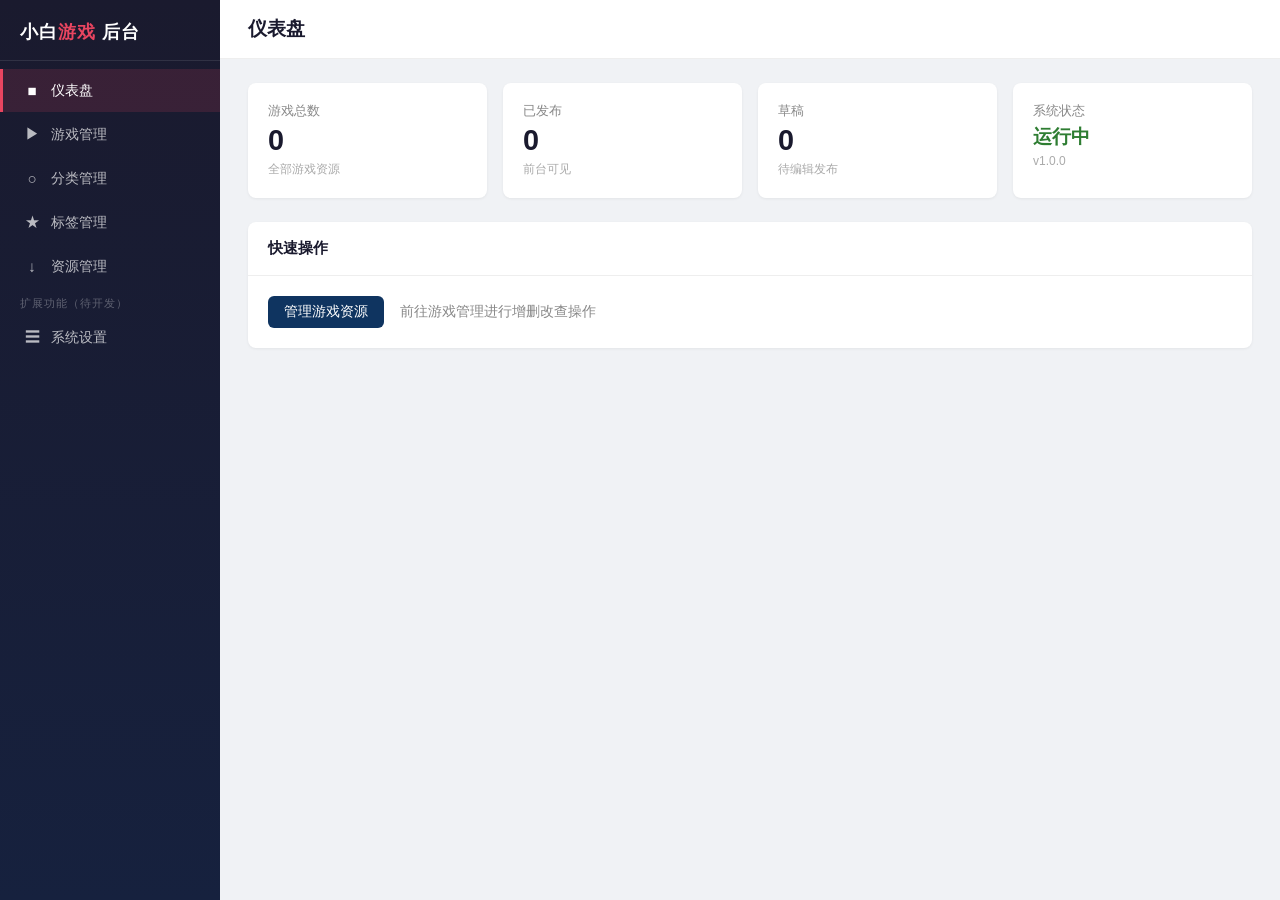
==== admin/index.html @ 77a4565c "模块1" ====
﻿<!DOCTYPE html>
<html lang="zh-CN">
<head>
    <meta charset="UTF-8">
    <meta name="viewport" content="width=device-width, initial-scale=1.0">
    <title>后台管理 - 小白游戏资源站</title>
    <link rel="stylesheet" href="/admin/css/style.css">
</head>
<body>

    <!-- ==================== 侧边导航 ==================== -->
    <aside class="sidebar">
        <div class="sidebar-header">小白<span>游戏</span> 后台</div>
        <nav class="sidebar-nav">
            <!-- JS 动态生成 -->
        </nav>
    </aside>

    <!-- ==================== 主内容区 ==================== -->
    <main class="main">
        <header class="main-header">
            <h2>仪表盘</h2>
        </header>
        <div class="main-body">
            <!-- JS 动态渲染 -->
        </div>
    </main>

    <script src="/admin/js/main.js"></script>
</body>
</html>
---- admin/css/style.css ----
﻿/* ============================================================
 * 小白游戏资源站 - 后台管理样式
 * ============================================================ */

/* ---------- Reset ---------- */
*, *::before, *::after { box-sizing: border-box; margin: 0; padding: 0; }
html { font-size: 16px; }
body {
    font-family: -apple-system, BlinkMacSystemFont, "Segoe UI", "PingFang SC",
                 "Microsoft YaHei", sans-serif;
    color: #1a1a2e;
    background: #f0f2f5;
    display: flex;
    min-height: 100vh;
}

/* ---------- Sidebar ---------- */
.sidebar {
    width: 220px;
    background: linear-gradient(180deg, #1a1a2e 0%, #16213e 100%);
    color: #fff;
    display: flex;
    flex-direction: column;
    flex-shrink: 0;
    position: fixed;
    top: 0;
    left: 0;
    bottom: 0;
    z-index: 100;
}
.sidebar .sidebar-header {
    padding: 20px 20px 16px;
    font-size: 1.1rem;
    font-weight: 700;
    letter-spacing: 1px;
    border-bottom: 1px solid rgba(255,255,255,0.1);
}
.sidebar .sidebar-header span { color: #e94560; }
.sidebar .sidebar-nav {
    flex: 1;
    overflow-y: auto;
    padding: 8px 0;
}
.sidebar .nav-item {
    display: flex;
    align-items: center;
    gap: 10px;
    padding: 12px 20px;
    cursor: pointer;
    font-size: 0.9rem;
    color: rgba(255,255,255,0.7);
    transition: all 0.2s;
    border-left: 3px solid transparent;
}
.sidebar .nav-item:hover { color: #fff; background: rgba(255,255,255,0.05); }
.sidebar .nav-item.active {
    color: #fff;
    background: rgba(233,69,96,0.15);
    border-left-color: #e94560;
}
.sidebar .nav-item .nav-icon { width: 18px; text-align: center; font-size: 0.95rem; }
.sidebar .nav-divider {
    padding: 8px 20px 4px;
    font-size: 0.7rem;
    text-transform: uppercase;
    letter-spacing: 1px;
    color: rgba(255,255,255,0.3);
}
.sidebar .nav-item.hidden-menu { display: none; }  /* 隐藏菜单 */

/* ---------- Main Content ---------- */
.main {
    flex: 1;
    margin-left: 220px;
    min-height: 100vh;
}
.main-header {
    background: #fff;
    padding: 16px 28px;
    display: flex;
    align-items: center;
    justify-content: space-between;
    border-bottom: 1px solid #eee;
    position: sticky;
    top: 0;
    z-index: 50;
}
.main-header h2 { font-size: 1.2rem; font-weight: 600; }
.main-body { padding: 24px 28px; }

/* ---------- Dashboard Stats ---------- */
.stats-grid {
    display: grid;
    grid-template-columns: repeat(auto-fill, minmax(200px, 1fr));
    gap: 16px;
    margin-bottom: 24px;
}
.stat-card {
    background: #fff;
    border-radius: 8px;
    padding: 20px;
    box-shadow: 0 1px 3px rgba(0,0,0,0.06);
}
.stat-card .stat-label { font-size: 0.8rem; color: #888; margin-bottom: 4px; }
.stat-card .stat-value { font-size: 1.8rem; font-weight: 700; color: #1a1a2e; }
.stat-card .stat-sub { font-size: 0.75rem; color: #aaa; margin-top: 4px; }

/* ---------- Table ---------- */
.panel {
    background: #fff;
    border-radius: 8px;
    box-shadow: 0 1px 3px rgba(0,0,0,0.06);
    overflow: hidden;
}
.panel-header {
    padding: 16px 20px;
    border-bottom: 1px solid #eee;
    display: flex;
    align-items: center;
    justify-content: space-between;
}
.panel-header h3 { font-size: 0.95rem; font-weight: 600; }
.panel-body { padding: 0; overflow-x: auto; }
table {
    width: 100%;
    border-collapse: collapse;
    font-size: 0.85rem;
}
table th, table td {
    padding: 10px 14px;
    text-align: left;
    border-bottom: 1px solid #f0f0f0;
}
table th {
    background: #fafafa;
    font-weight: 600;
    color: #555;
    font-size: 0.8rem;
    text-transform: uppercase;
    letter-spacing: 0.5px;
}
table tr:hover { background: #fafbff; }

/* 状态标签 */
.badge {
    display: inline-block;
    padding: 2px 8px;
    border-radius: 4px;
    font-size: 0.75rem;
    font-weight: 500;
}
.badge-published { background: #e6f7e6; color: #2e7d32; }
.badge-draft { background: #fff3e0; color: #e65100; }
.badge-hidden { background: #f5f5f5; color: #888; }
.badge-pending { background: #e3f2fd; color: #1565c0; }
.badge-completed { background: #e6f7e6; color: #2e7d32; }

/* ---------- Buttons ---------- */
.btn {
    display: inline-flex;
    align-items: center;
    gap: 4px;
    padding: 7px 16px;
    border-radius: 6px;
    font-size: 0.85rem;
    font-weight: 500;
    border: none;
    cursor: pointer;
    transition: opacity 0.2s;
}
.btn:hover { opacity: 0.85; }
.btn-primary { background: #0f3460; color: #fff; }
.btn-danger { background: #e94560; color: #fff; }
.btn-sm { padding: 4px 12px; font-size: 0.8rem; }
.btn-outline { background: #fff; border: 1px solid #ddd; color: #555; }
.btn-outline:hover { border-color: #0f3460; color: #0f3460; }

/* ---------- Forms ---------- */
.form-group { margin-bottom: 16px; }
.form-group label { display: block; font-size: 0.85rem; font-weight: 500; margin-bottom: 6px; color: #444; }
.form-group input,
.form-group select,
.form-group textarea {
    width: 100%;
    padding: 8px 12px;
    border: 1px solid #ddd;
    border-radius: 6px;
    font-size: 0.9rem;
    outline: none;
    transition: border-color 0.2s;
}
.form-group input:focus,
.form-group select:focus,
.form-group textarea:focus { border-color: #0f3460; }
.form-group textarea { resize: vertical; min-height: 100px; }
.form-row { display: grid; grid-template-columns: 1fr 1fr; gap: 16px; }

/* ---------- Modal ---------- */
.modal-overlay {
    display: none;
    position: fixed;
    inset: 0;
    background: rgba(0,0,0,0.5);
    z-index: 300;
    justify-content: center;
    align-items: flex-start;
    padding: 40px 20px;
    overflow-y: auto;
}
.modal-overlay.active { display: flex; }
.modal {
    background: #fff;
    border-radius: 10px;
    max-width: 700px;
    width: 100%;
    box-shadow: 0 16px 48px rgba(0,0,0,0.2);
}
.modal .modal-header {
    padding: 16px 20px;
    border-bottom: 1px solid #eee;
    display: flex;
    align-items: center;
    justify-content: space-between;
}
.modal .modal-header h3 { font-size: 1rem; font-weight: 600; }
.modal .modal-header button { background: none; border: none; font-size: 1.3rem; cursor: pointer; color: #888; }
.modal .modal-body { padding: 20px; max-height: 60vh; overflow-y: auto; }
.modal .modal-footer {
    padding: 16px 20px;
    border-top: 1px solid #eee;
    display: flex;
    justify-content: flex-end;
    gap: 10px;
}

/* ---------- Empty State ---------- */
.empty-state {
    text-align: center;
    padding: 60px 20px;
    color: #999;
}

/* ---------- Placeholder Pages ---------- */
.placeholder-page {
    display: flex;
    flex-direction: column;
    align-items: center;
    justify-content: center;
    padding: 80px 20px;
    text-align: center;
}
.placeholder-page .placeholder-icon { font-size: 3rem; margin-bottom: 16px; }
.placeholder-page h3 { font-size: 1.1rem; color: #555; margin-bottom: 8px; }
.placeholder-page p { font-size: 0.9rem; color: #888; }

/* ---------- Responsive ---------- */
@media (max-width: 768px) {
    .sidebar { width: 60px; }
    .sidebar .sidebar-header { font-size: 0; padding: 16px 8px; }
    .sidebar .nav-item { padding: 12px 14px; justify-content: center; }
    .sidebar .nav-item span:not(.nav-icon) { display: none; }
    .sidebar .nav-divider { display: none; }
    .main { margin-left: 60px; }
    .form-row { grid-template-columns: 1fr; }
    .stats-grid { grid-template-columns: repeat(2, 1fr); }
}
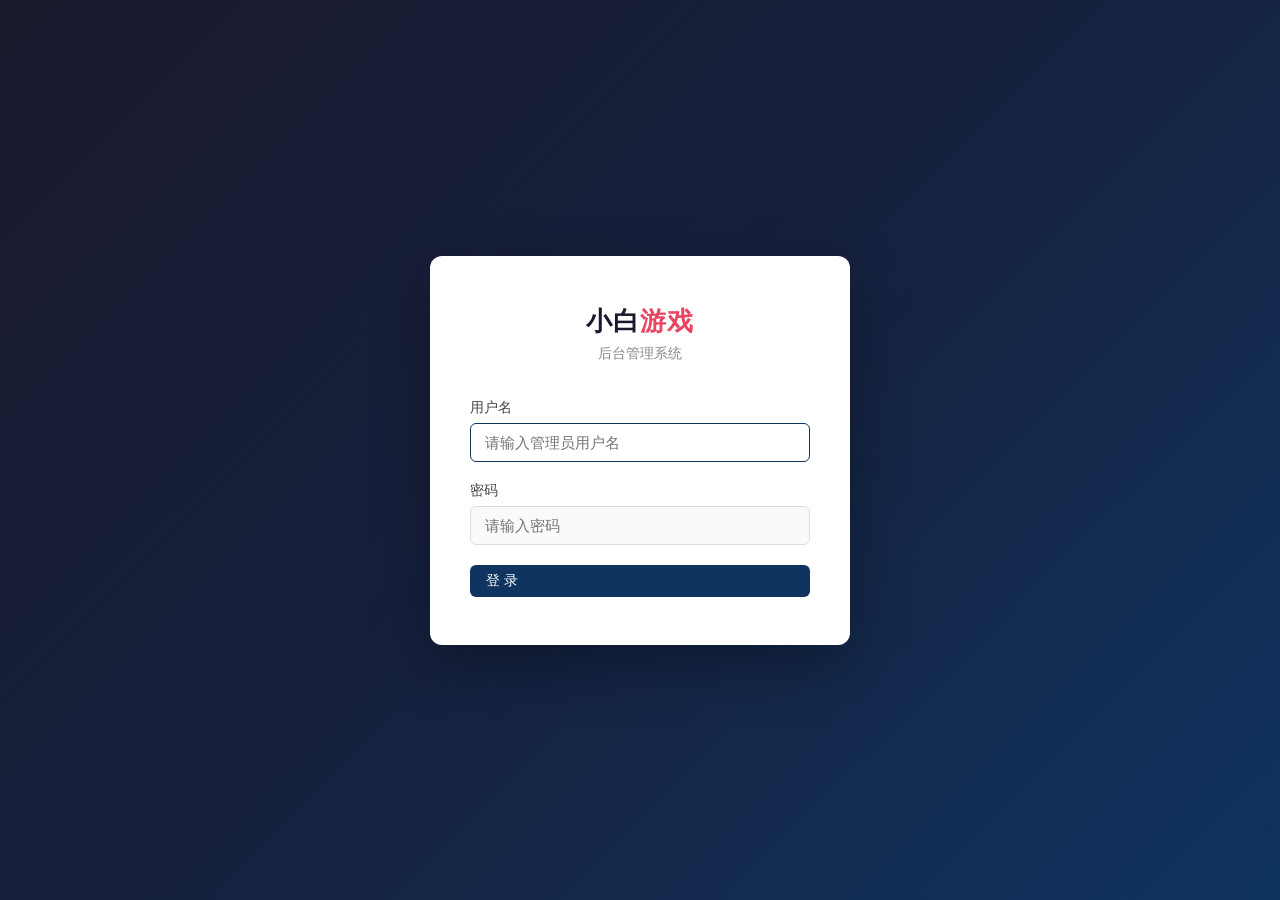
==== commit ec867241: "模块4" ====
--- a/admin/index.html
+++ b/admin/index.html
@@ -1,4 +1,4 @@
-﻿<!DOCTYPE html>
+<!DOCTYPE html>
 <html lang="zh-CN">
 <head>
     <meta charset="UTF-8">
@@ -6,7 +6,7 @@
     <title>后台管理 - 小白游戏资源站</title>
     <link rel="stylesheet" href="/admin/css/style.css">
 </head>
-<body>
+<body class="admin-body">
 
     <!-- ==================== 侧边导航 ==================== -->
     <aside class="sidebar">
@@ -14,12 +14,16 @@
         <nav class="sidebar-nav">
             <!-- JS 动态生成 -->
         </nav>
+        <div class="sidebar-footer">
+            <!-- JS 动态生成 -->
+        </div>
     </aside>
 
     <!-- ==================== 主内容区 ==================== -->
     <main class="main">
         <header class="main-header">
             <h2>仪表盘</h2>
+            <span class="header-user"></span>
         </header>
         <div class="main-body">
             <!-- JS 动态渲染 -->
@@ -28,4 +32,4 @@
 
     <script src="/admin/js/main.js"></script>
 </body>
-</html>
+</html>
--- a/admin/css/style.css
+++ b/admin/css/style.css
@@ -1,4 +1,4 @@
-﻿/* ============================================================
+/* ============================================================
  * 小白游戏资源站 - 后台管理样式
  * ============================================================ */
 
@@ -10,11 +10,106 @@
                  "Microsoft YaHei", sans-serif;
     color: #1a1a2e;
     background: #f0f2f5;
-    display: flex;
+}
+
+/* ==================== Login Page ==================== */
+
+body.login-page {
+    display: flex;
+    align-items: center;
+    justify-content: center;
     min-height: 100vh;
-}
-
-/* ---------- Sidebar ---------- */
+    background: linear-gradient(135deg, #1a1a2e 0%, #16213e 50%, #0f3460 100%);
+}
+
+.login-container {
+    background: #fff;
+    border-radius: 12px;
+    box-shadow: 0 20px 60px rgba(0, 0, 0, 0.3);
+    padding: 48px 40px;
+    width: 100%;
+    max-width: 420px;
+}
+
+.login-header {
+    text-align: center;
+    margin-bottom: 36px;
+}
+
+.login-logo {
+    font-size: 1.6rem;
+    font-weight: 700;
+    color: #1a1a2e;
+    letter-spacing: 1px;
+}
+
+.login-logo span { color: #e94560; }
+
+.login-subtitle {
+    font-size: 0.85rem;
+    color: #888;
+    margin-top: 6px;
+}
+
+.login-form .form-group { margin-bottom: 20px; }
+
+.login-form .form-group label {
+    display: block;
+    font-size: 0.85rem;
+    font-weight: 500;
+    margin-bottom: 6px;
+    color: #444;
+}
+
+.login-form .form-group input {
+    width: 100%;
+    padding: 10px 14px;
+    border: 1px solid #ddd;
+    border-radius: 6px;
+    font-size: 0.95rem;
+    outline: none;
+    transition: border-color 0.2s;
+    background: #fafafa;
+}
+
+.login-form .form-group input:focus {
+    border-color: #0f3460;
+    background: #fff;
+}
+
+.login-error {
+    background: #fff0f0;
+    color: #c62828;
+    padding: 10px 14px;
+    border-radius: 6px;
+    font-size: 0.85rem;
+    margin-bottom: 16px;
+    border: 1px solid #ffcdd2;
+}
+
+.login-btn {
+    width: 100%;
+    padding: 12px;
+    font-size: 1rem;
+    font-weight: 600;
+    background: #0f3460;
+    color: #fff;
+    border: none;
+    border-radius: 6px;
+    cursor: pointer;
+    transition: background 0.2s;
+}
+
+.login-btn:hover { background: #1a4a8a; }
+.login-btn:disabled { opacity: 0.6; cursor: not-allowed; }
+
+/* ==================== Admin Layout ==================== */
+
+body.admin-body {
+    display: flex;
+    min-height: 100vh;
+}
+
 .sidebar {
     width: 220px;
     background: linear-gradient(180deg, #1a1a2e 0%, #16213e 100%);
@@ -66,9 +161,20 @@
     letter-spacing: 1px;
     color: rgba(255,255,255,0.3);
 }
-.sidebar .nav-item.hidden-menu { display: none; }  /* 隐藏菜单 */
-
-/* ---------- Main Content ---------- */
+.sidebar .nav-item.hidden-menu { display: none; }
+.sidebar .sidebar-footer {
+    padding: 12px 20px;
+    border-top: 1px solid rgba(255,255,255,0.1);
+    font-size: 0.8rem;
+    color: rgba(255,255,255,0.5);
+}
+.sidebar .sidebar-footer .logout-link {
+    color: #e94560;
+    cursor: pointer;
+    text-decoration: none;
+}
+.sidebar .sidebar-footer .logout-link:hover { text-decoration: underline; }
+
 .main {
     flex: 1;
     margin-left: 220px;
@@ -86,6 +192,10 @@
     z-index: 50;
 }
 .main-header h2 { font-size: 1.2rem; font-weight: 600; }
+.main-header .header-user {
+    font-size: 0.85rem;
+    color: #888;
+}
 .main-body { padding: 24px 28px; }
 
 /* ---------- Dashboard Stats ---------- */
@@ -153,7 +263,94 @@
 .badge-draft { background: #fff3e0; color: #e65100; }
 .badge-hidden { background: #f5f5f5; color: #888; }
 .badge-pending { background: #e3f2fd; color: #1565c0; }
+.badge-transferring { background: #fff8e1; color: #f57f17; }
 .badge-completed { background: #e6f7e6; color: #2e7d32; }
+.badge-failed { background: #fce4ec; color: #c62828; }
+
+/* ---------- Toolbar (search + filter) ---------- */
+.toolbar {
+    display: flex;
+    align-items: center;
+    gap: 12px;
+    padding: 12px 20px;
+    border-bottom: 1px solid #f0f0f0;
+    flex-wrap: wrap;
+}
+.toolbar .search-input {
+    padding: 7px 12px;
+    border: 1px solid #ddd;
+    border-radius: 6px;
+    font-size: 0.85rem;
+    width: 220px;
+    outline: none;
+    transition: border-color 0.2s;
+}
+.toolbar .search-input:focus { border-color: #0f3460; }
+.toolbar select {
+    padding: 7px 10px;
+    border: 1px solid #ddd;
+    border-radius: 6px;
+    font-size: 0.85rem;
+    outline: none;
+    background: #fff;
+}
+.toolbar .toolbar-info {
+    margin-left: auto;
+    font-size: 0.8rem;
+    color: #888;
+}
+
+/* ---------- Pagination ---------- */
+.pagination {
+    display: flex;
+    align-items: center;
+    justify-content: center;
+    gap: 6px;
+    padding: 16px 20px;
+    border-top: 1px solid #f0f0f0;
+}
+.pagination button {
+    padding: 6px 12px;
+    border: 1px solid #ddd;
+    border-radius: 4px;
+    background: #fff;
+    cursor: pointer;
+    font-size: 0.85rem;
+    color: #555;
+    transition: all 0.2s;
+}
+.pagination button:hover:not(:disabled) { border-color: #0f3460; color: #0f3460; }
+.pagination button:disabled { opacity: 0.4; cursor: not-allowed; }
+.pagination button.active { background: #0f3460; color: #fff; border-color: #0f3460; }
+.pagination .page-info {
+    font-size: 0.8rem;
+    color: #888;
+    margin: 0 8px;
+}
+
+/* ---------- Recent list ---------- */
+.recent-list {
+    list-style: none;
+}
+.recent-list li {
+    display: flex;
+    align-items: center;
+    gap: 12px;
+    padding: 12px 20px;
+    border-bottom: 1px solid #f0f0f0;
+}
+.recent-list li:last-child { border-bottom: none; }
+.recent-list .recent-cover {
+    width: 48px;
+    height: 30px;
+    object-fit: cover;
+    border-radius: 4px;
+    background: #eee;
+    flex-shrink: 0;
+}
+.recent-list .recent-title { flex: 1; font-size: 0.9rem; }
+.recent-list .recent-category { font-size: 0.8rem; color: #888; }
+.recent-list .recent-time { font-size: 0.75rem; color: #aaa; }
 
 /* ---------- Buttons ---------- */
 .btn {
@@ -233,6 +430,42 @@
     gap: 10px;
 }
 
+/* ---------- Confirm Dialog ---------- */
+.confirm-overlay {
+    display: none;
+    position: fixed;
+    inset: 0;
+    background: rgba(0,0,0,0.5);
+    z-index: 400;
+    justify-content: center;
+    align-items: center;
+}
+.confirm-overlay.active { display: flex; }
+.confirm-dialog {
+    background: #fff;
+    border-radius: 10px;
+    padding: 32px;
+    max-width: 400px;
+    width: 90%;
+    text-align: center;
+    box-shadow: 0 16px 48px rgba(0,0,0,0.25);
+}
+.confirm-dialog .confirm-icon {
+    font-size: 2.5rem;
+    margin-bottom: 12px;
+    color: #e94560;
+}
+.confirm-dialog p {
+    font-size: 0.95rem;
+    color: #444;
+    margin-bottom: 24px;
+}
+.confirm-dialog .confirm-actions {
+    display: flex;
+    gap: 12px;
+    justify-content: center;
+}
+
 /* ---------- Empty State ---------- */
 .empty-state {
     text-align: center;
@@ -260,7 +493,11 @@
     .sidebar .nav-item { padding: 12px 14px; justify-content: center; }
     .sidebar .nav-item span:not(.nav-icon) { display: none; }
     .sidebar .nav-divider { display: none; }
+    .sidebar .sidebar-footer { display: none; }
     .main { margin-left: 60px; }
     .form-row { grid-template-columns: 1fr; }
     .stats-grid { grid-template-columns: repeat(2, 1fr); }
-}
+    .toolbar { flex-direction: column; align-items: flex-start; }
+    .toolbar .search-input { width: 100%; }
+    .toolbar .toolbar-info { margin-left: 0; }
+}
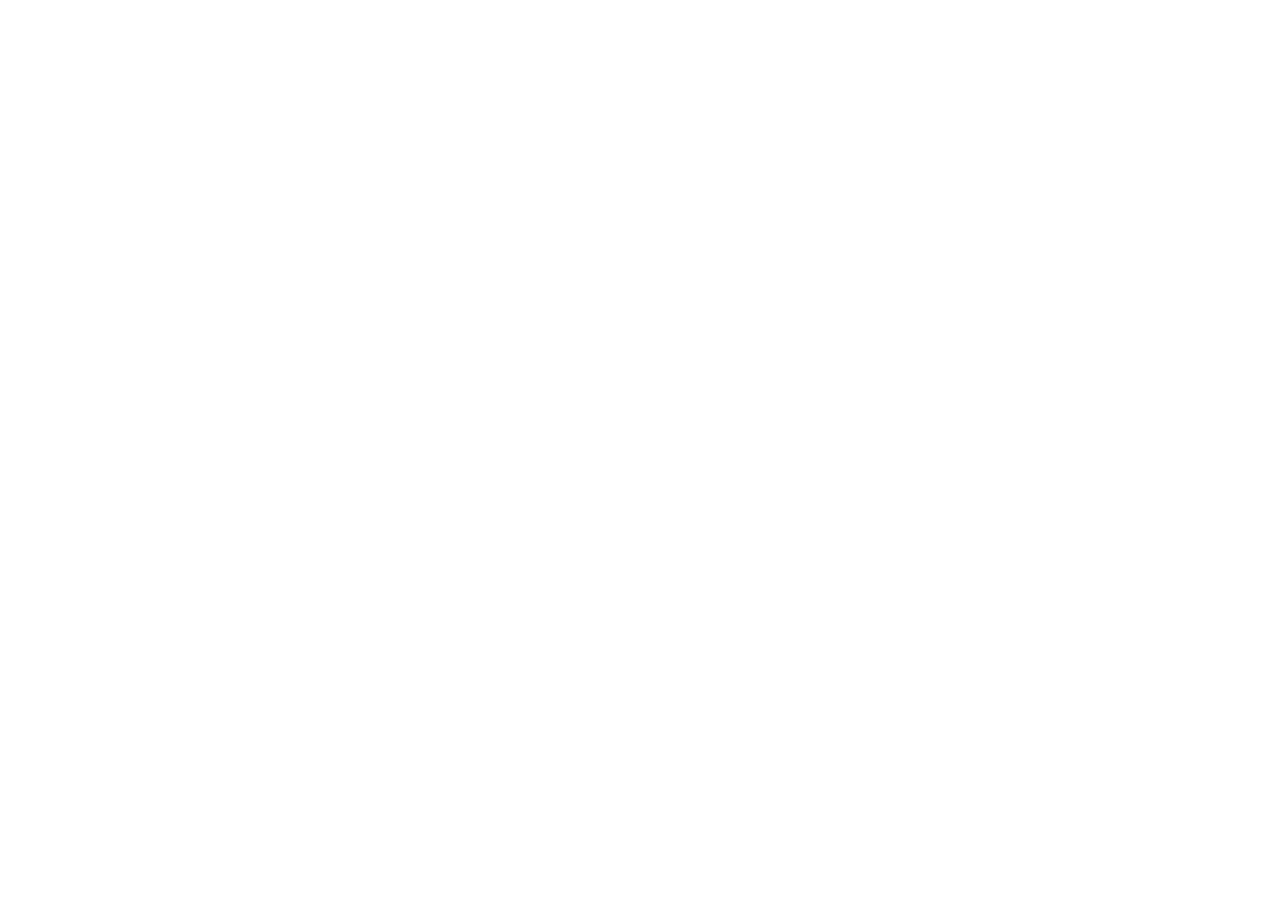
==== commit 8184ab54: "v0.8.1 Website Reconstruction & Bug Fix（网站重构 + 系统修复）" ====
--- a/admin/index.html
+++ b/admin/index.html
@@ -1,35 +1,35 @@
-<!DOCTYPE html>
+﻿<!DOCTYPE html>
 <html lang="zh-CN">
 <head>
     <meta charset="UTF-8">
     <meta name="viewport" content="width=device-width, initial-scale=1.0">
-    <title>后台管理 - 小白游戏资源站</title>
-    <link rel="stylesheet" href="/admin/css/style.css">
+    <title>鍚庡彴绠＄悊 - 灏忕櫧娓告垙璧勬簮绔?/title>
+    <link rel="stylesheet" href="/admin-static/css/style.css">
 </head>
 <body class="admin-body">
 
-    <!-- ==================== 侧边导航 ==================== -->
+    <!-- ==================== 渚ц竟瀵艰埅 ==================== -->
     <aside class="sidebar">
-        <div class="sidebar-header">小白<span>游戏</span> 后台</div>
+        <div class="sidebar-header">灏忕櫧<span>娓告垙</span> 鍚庡彴</div>
         <nav class="sidebar-nav">
-            <!-- JS 动态生成 -->
+            <!-- JS 鍔ㄦ€佺敓鎴?-->
         </nav>
         <div class="sidebar-footer">
-            <!-- JS 动态生成 -->
+            <!-- JS 鍔ㄦ€佺敓鎴?-->
         </div>
     </aside>
 
-    <!-- ==================== 主内容区 ==================== -->
+    <!-- ==================== 涓诲唴瀹瑰尯 ==================== -->
     <main class="main">
         <header class="main-header">
-            <h2>仪表盘</h2>
+            <h2>浠〃鐩?/h2>
             <span class="header-user"></span>
         </header>
         <div class="main-body">
-            <!-- JS 动态渲染 -->
+            <!-- JS 鍔ㄦ€佹覆鏌?-->
         </div>
     </main>
 
-    <script src="/admin/js/main.js"></script>
+    <script src="/admin-static/js/main.js"></script>
 </body>
-</html>+</html>
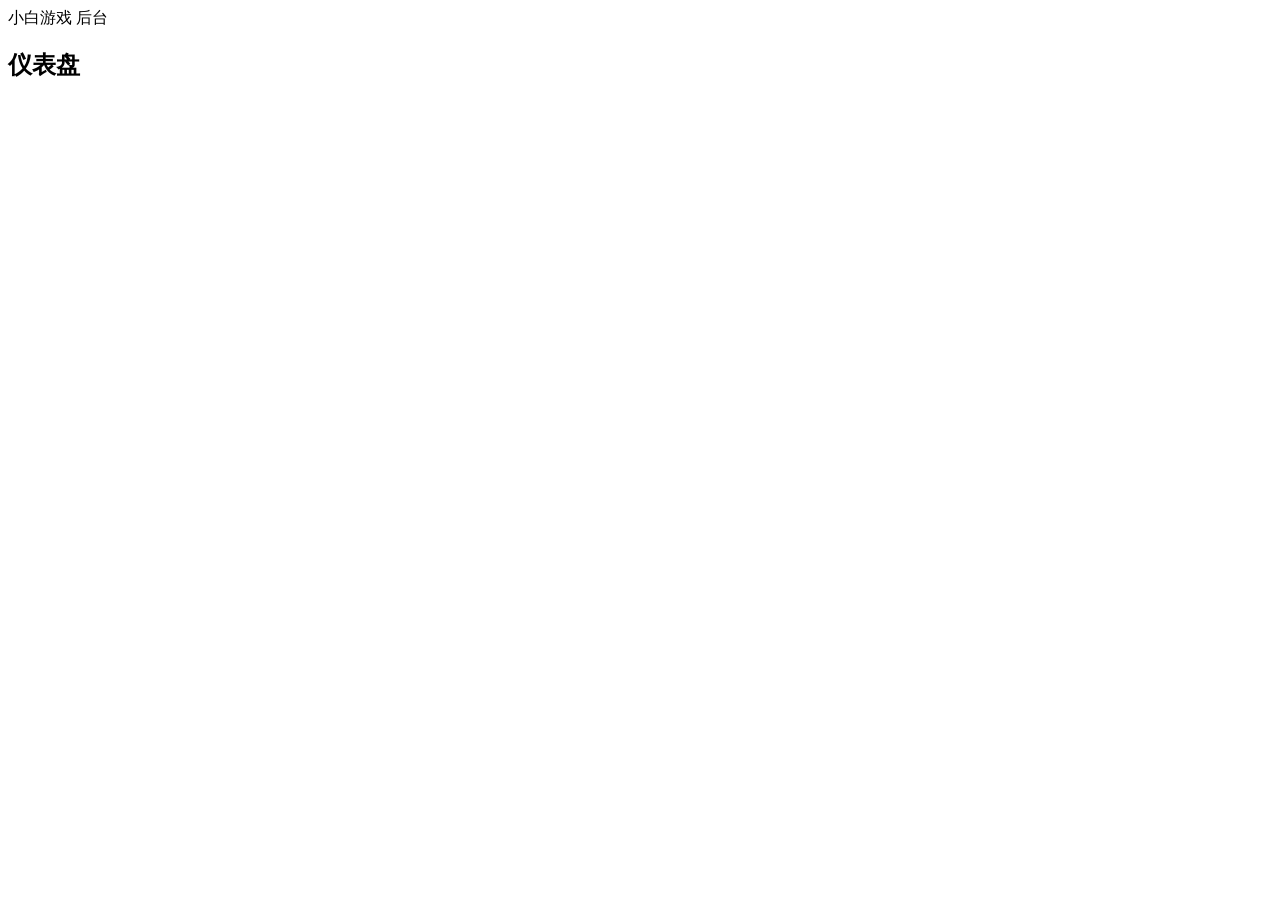
==== commit 936a4df7: "v0.8.1A Hotfix" ====
--- a/admin/index.html
+++ b/admin/index.html
@@ -1,32 +1,32 @@
-﻿<!DOCTYPE html>
+<!DOCTYPE html>
 <html lang="zh-CN">
 <head>
     <meta charset="UTF-8">
     <meta name="viewport" content="width=device-width, initial-scale=1.0">
-    <title>鍚庡彴绠＄悊 - 灏忕櫧娓告垙璧勬簮绔?/title>
+    <title>后台管理 - 小白游戏资源站</title>
     <link rel="stylesheet" href="/admin-static/css/style.css">
 </head>
 <body class="admin-body">
 
-    <!-- ==================== 渚ц竟瀵艰埅 ==================== -->
+    <!-- ==================== 侧边导航 ==================== -->
     <aside class="sidebar">
-        <div class="sidebar-header">灏忕櫧<span>娓告垙</span> 鍚庡彴</div>
+        <div class="sidebar-header">小白<span>游戏</span> 后台</div>
         <nav class="sidebar-nav">
-            <!-- JS 鍔ㄦ€佺敓鎴?-->
+            <!-- JS 动态生成 -->
         </nav>
         <div class="sidebar-footer">
-            <!-- JS 鍔ㄦ€佺敓鎴?-->
+            <!-- JS 动态生成 -->
         </div>
     </aside>
 
-    <!-- ==================== 涓诲唴瀹瑰尯 ==================== -->
+    <!-- ==================== 主内容区 ==================== -->
     <main class="main">
         <header class="main-header">
-            <h2>浠〃鐩?/h2>
+            <h2>仪表盘</h2>
             <span class="header-user"></span>
         </header>
         <div class="main-body">
-            <!-- JS 鍔ㄦ€佹覆鏌?-->
+            <!-- JS 动态渲染 -->
         </div>
     </main>
 
